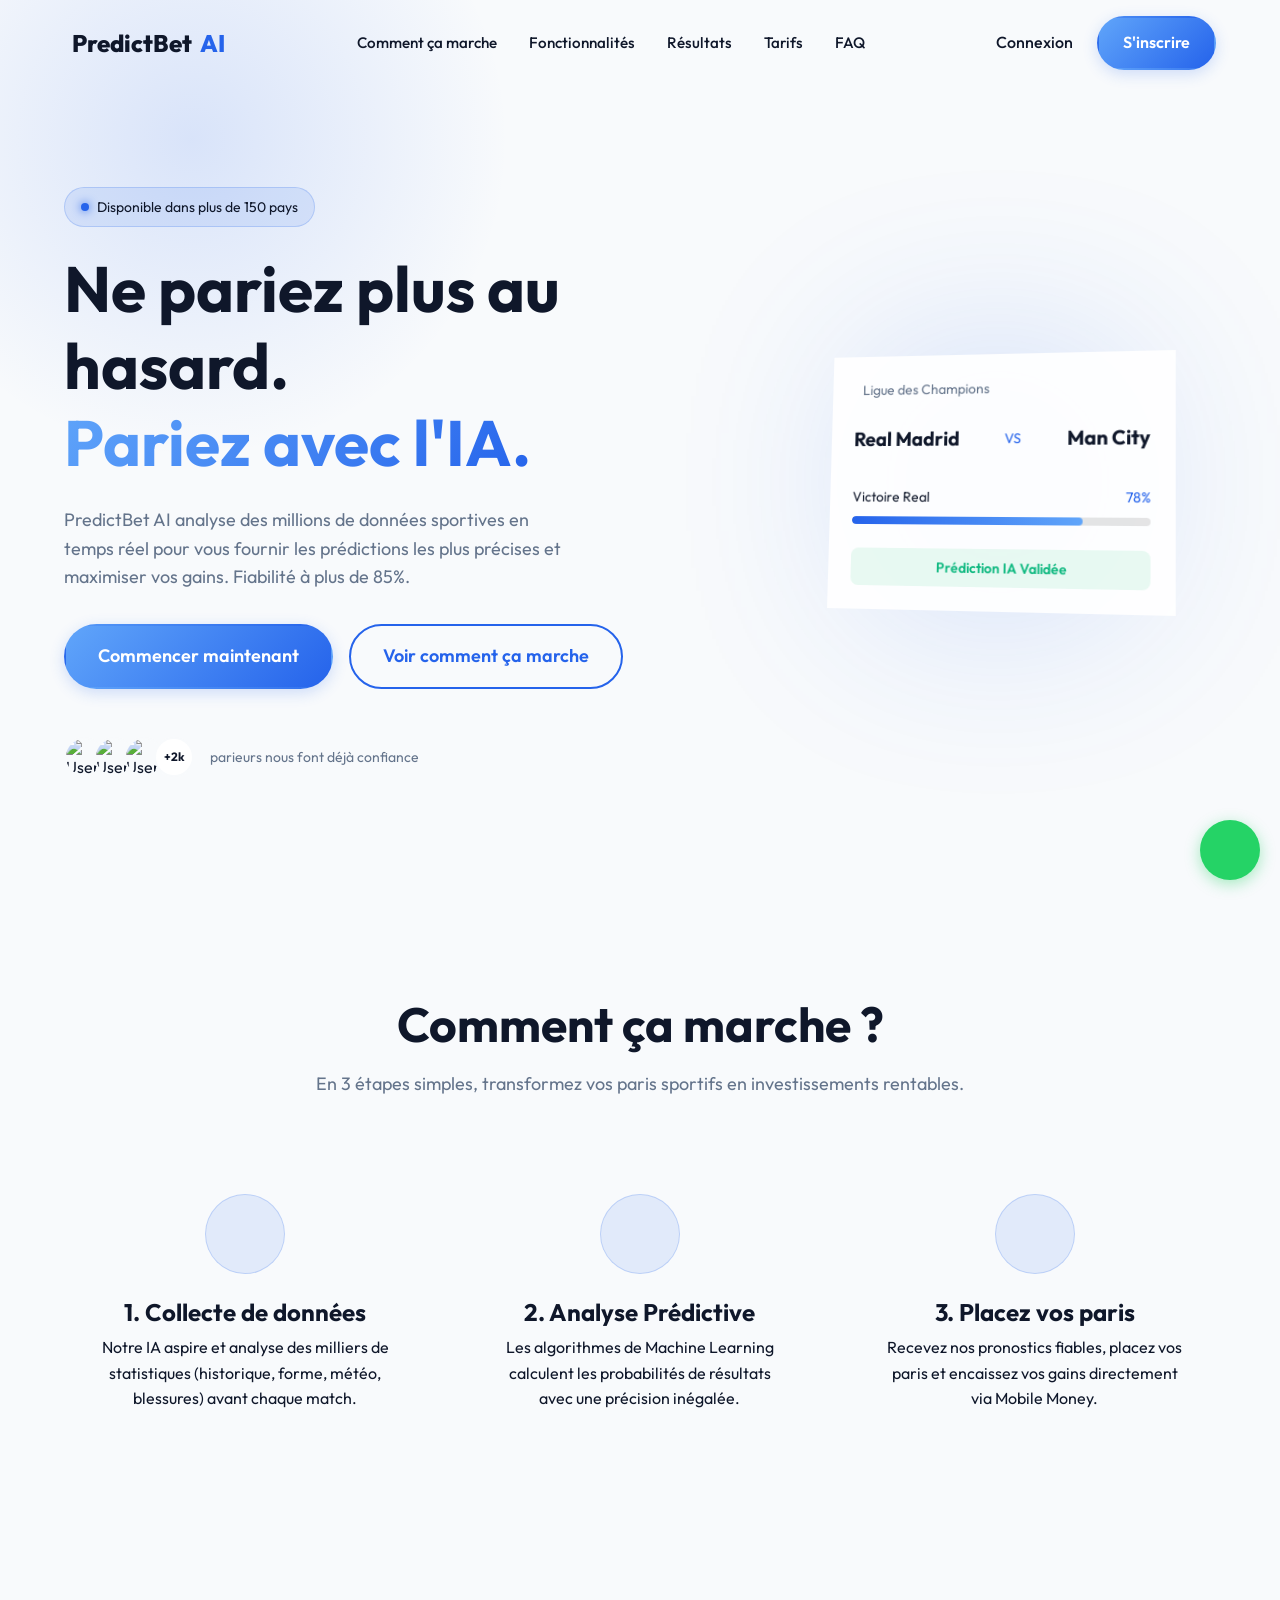
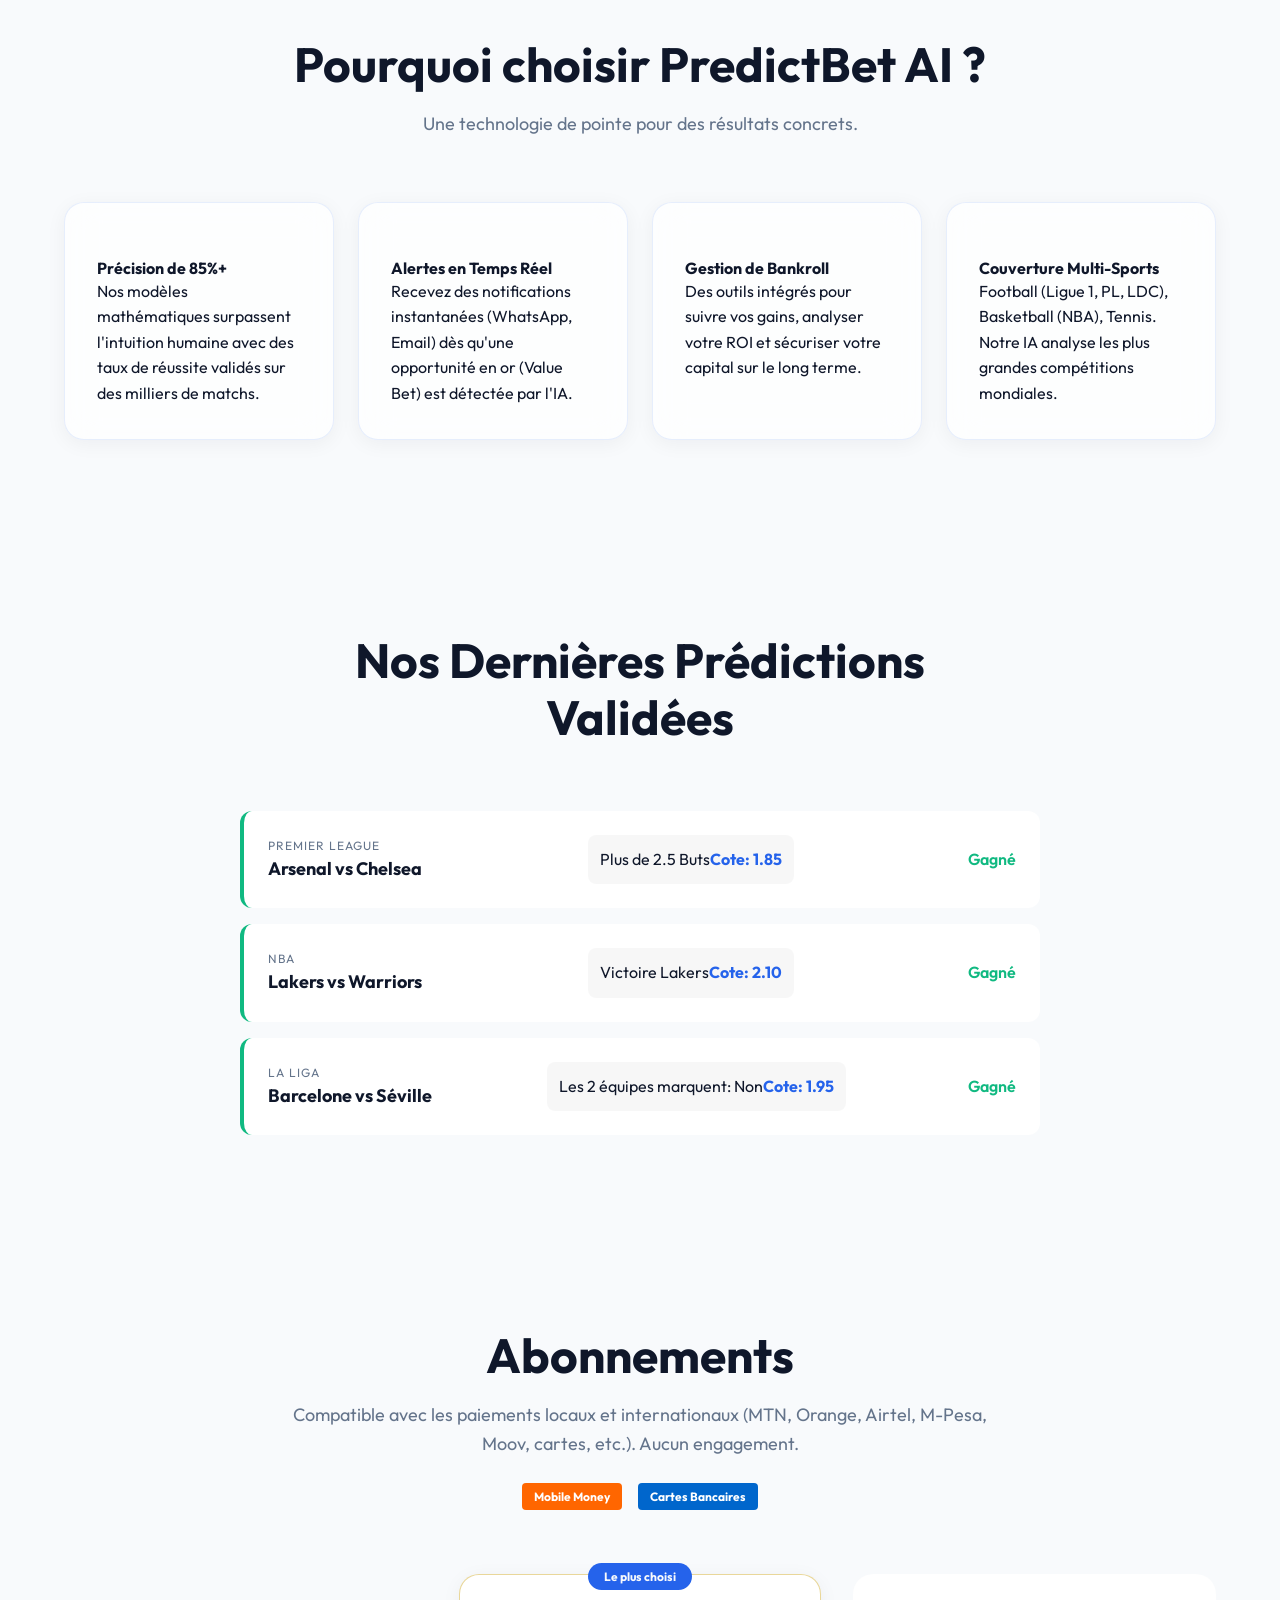
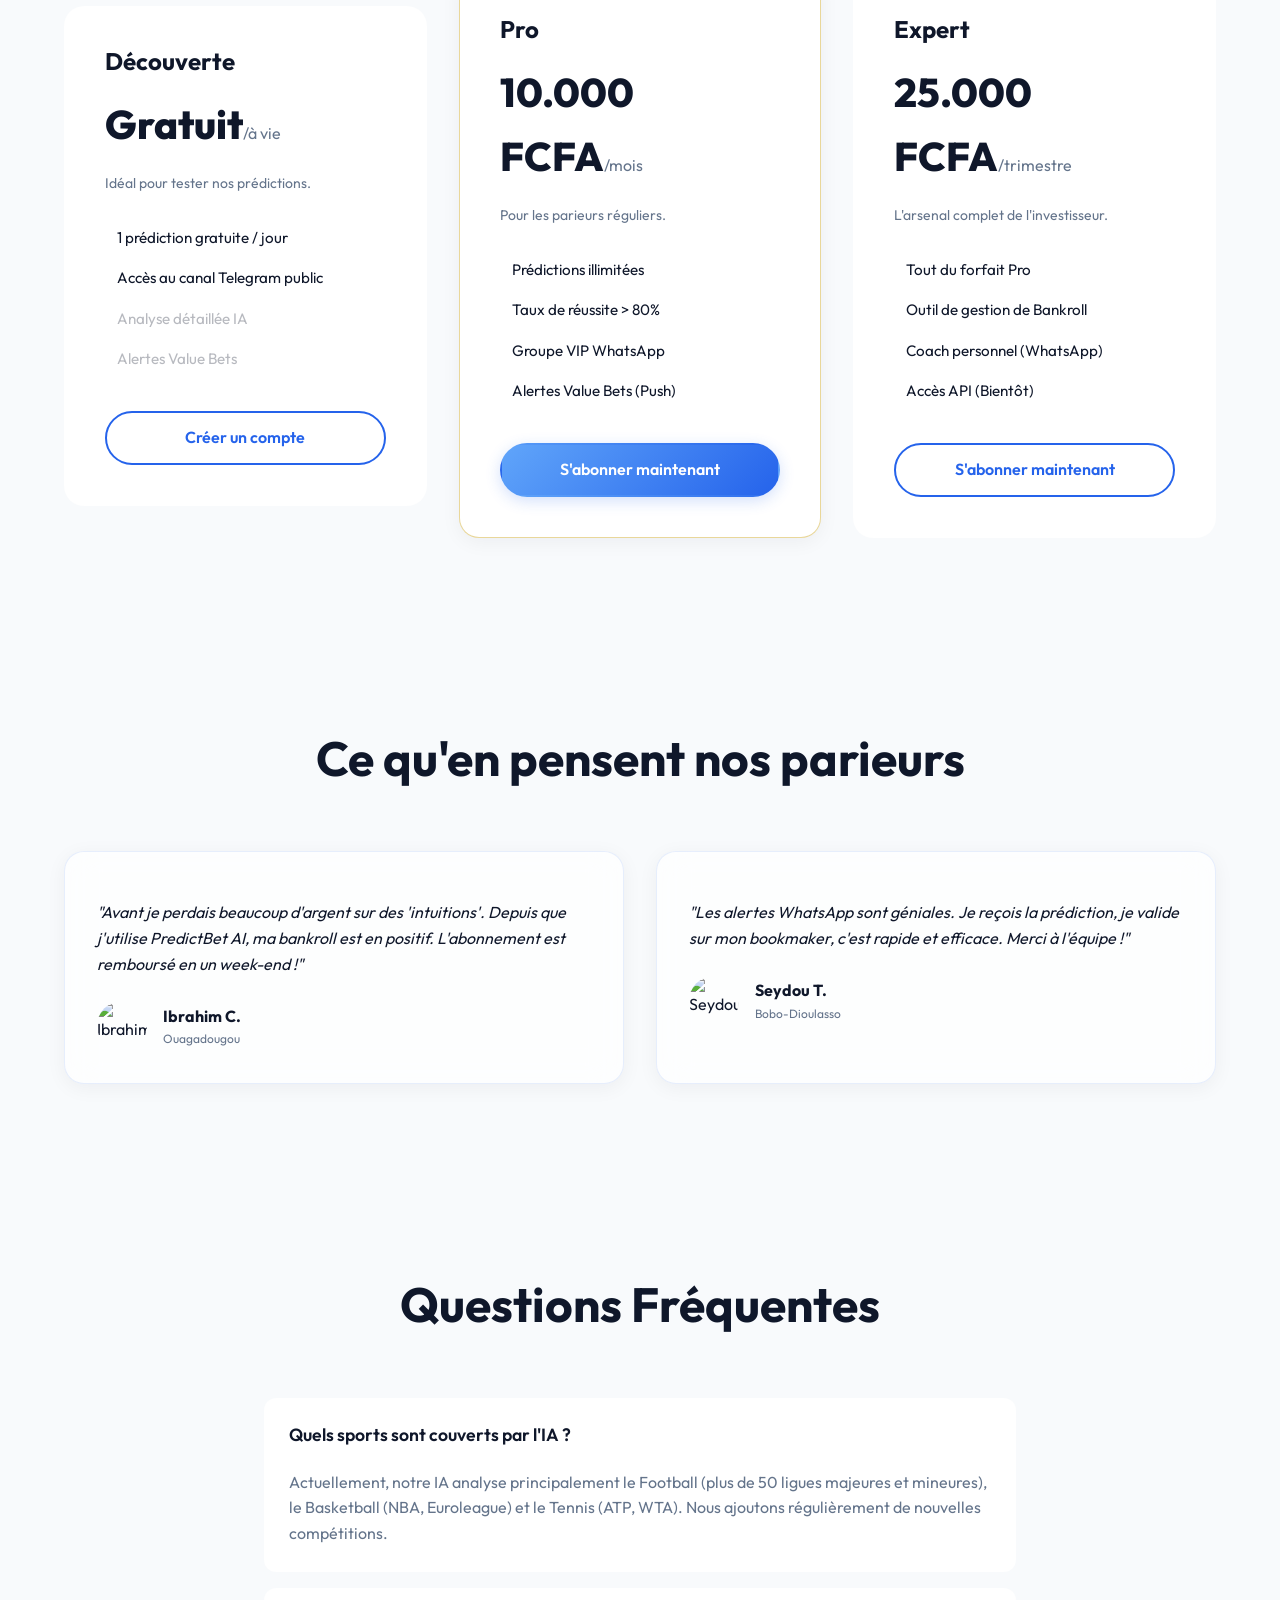
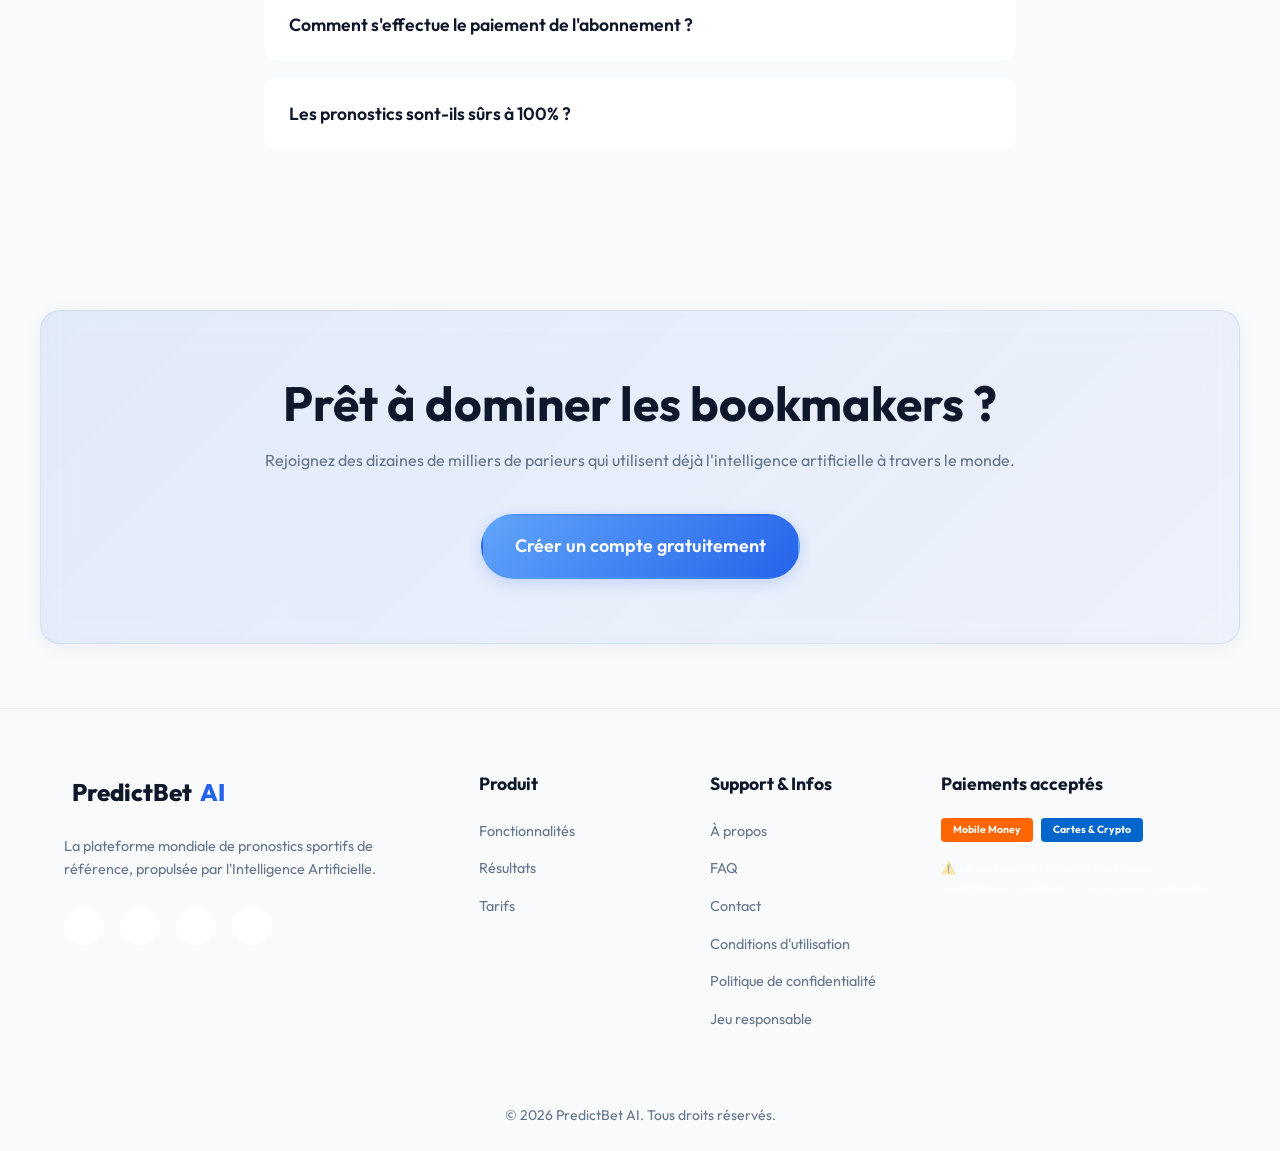
==== index.html @ 40d0d136 "Add files via upload" ====
<!DOCTYPE html>
<html lang="fr">
<head>
    <meta charset="UTF-8">
    <meta name="viewport" content="width=device-width, initial-scale=1.0">
    <title>PredictBet AI - L'IA au service de vos pronostics sportifs</title>
    <meta name="description" content="La plateforme mondiale de prédictions sportives optimisée par l'intelligence artificielle. Maximisez vos gains où que vous soyez.">
    
    <!-- Google Fonts: Outfit -->
    <link rel="preconnect" href="https://fonts.googleapis.com">
    <link rel="preconnect" href="https://fonts.gstatic.com" crossorigin>
    <link href="https://fonts.googleapis.com/css2?family=Outfit:wght@300;400;500;600;700;800&display=swap" rel="stylesheet">
    
    <!-- Phosphor Icons -->
    <script src="https://unpkg.com/@phosphor-icons/web"></script>
    
    <!-- Supabase JS -->
    <script src="https://cdn.jsdelivr.net/npm/@supabase/supabase-js@2"></script>
    
    <!-- CSS -->
    <link rel="stylesheet" href="style.css">
</head>
<body>
    <!-- HEADER -->
    <header class="navbar">
        <div class="container nav-container">
            <a href="#" class="logo">
                <i class="ph-fill ph-trend-up"></i>
                PredictBet <span>AI</span>
            </a>
            <nav class="nav-menu">
                <a href="#comment-ca-marche" class="nav-link">Comment ça marche</a>
                <a href="#fonctionnalites" class="nav-link">Fonctionnalités</a>
                <a href="#resultats" class="nav-link">Résultats</a>
                <a href="#tarifs" class="nav-link">Tarifs</a>
                <a href="#faq" class="nav-link">FAQ</a>
            </nav>
            <div class="nav-actions">
                <a href="#" data-modal="login" class="btn-text">Connexion</a>
                <a href="#" data-modal="signup" class="btn btn-primary">S'inscrire</a>
            </div>
            <button class="menu-toggle" aria-label="Menu">
                <i class="ph ph-list"></i>
            </button>
        </div>
    </header>

    <main>
        <!-- HERO SECTION -->
        <section class="hero" id="home">
            <div class="container hero-container">
                <div class="hero-content">
                    <div class="badge-new">
                        <span class="badge-dot"></span>
                        Disponible dans plus de 150 pays
                    </div>
                    <h1>Ne pariez plus au hasard. <br><span class="text-gradient">Pariez avec l'IA.</span></h1>
                    <p class="hero-subtitle">PredictBet AI analyse des millions de données sportives en temps réel pour vous fournir les prédictions les plus précises et maximiser vos gains. Fiabilité à plus de 85%.</p>
                    <div class="hero-cta-group">
                        <a href="#tarifs" class="btn btn-primary btn-lg">Commencer maintenant</a>
                        <a href="#comment-ca-marche" class="btn btn-outline btn-lg">Voir comment ça marche</a>
                    </div>
                    <div class="trust-indicators">
                        <div class="avatars">
                            <img src="https://i.pravatar.cc/100?img=11" alt="User" class="avatar">
                            <img src="https://i.pravatar.cc/100?img=12" alt="User" class="avatar">
                            <img src="https://i.pravatar.cc/100?img=33" alt="User" class="avatar">
                            <div class="avatar-more">+2k</div>
                        </div>
                        <span class="trust-text">parieurs nous font déjà confiance</span>
                    </div>
                </div>
                <div class="hero-visual">
                    <div class="glass-card mockup-card">
                        <div class="mockup-header">
                            <i class="ph-fill ph-soccer-ball"></i> Ligue des Champions
                        </div>
                        <div class="mockup-match">
                            <div class="team">Real Madrid</div>
                            <div class="vs">VS</div>
                            <div class="team">Man City</div>
                        </div>
                        <div class="prediction-bar">
                            <div class="pred-label">
                                <span>Victoire Real</span>
                                <span class="text-gold">78%</span>
                            </div>
                            <div class="progress-track">
                                <div class="progress-fill" style="width: 78%"></div>
                            </div>
                        </div>
                        <div class="mockup-badge">
                            <i class="ph-fill ph-check-circle"></i> Prédiction IA Validée
                        </div>
                    </div>
                    <div class="glow-orb"></div>
                </div>
            </div>
        </section>

        <!-- COMMENT CA MARCHE -->
        <section class="how-it-works" id="comment-ca-marche">
            <div class="container">
                <div class="section-header">
                    <h2>Comment ça marche ?</h2>
                    <p>En 3 étapes simples, transformez vos paris sportifs en investissements rentables.</p>
                </div>
                <div class="steps-grid">
                    <div class="step-card">
                        <div class="step-icon"><i class="ph ph-database"></i></div>
                        <h3>1. Collecte de données</h3>
                        <p>Notre IA aspire et analyse des milliers de statistiques (historique, forme, météo, blessures) avant chaque match.</p>
                    </div>
                    <div class="step-card">
                        <div class="step-icon"><i class="ph ph-cpu"></i></div>
                        <h3>2. Analyse Prédictive</h3>
                        <p>Les algorithmes de Machine Learning calculent les probabilités de résultats avec une précision inégalée.</p>
                    </div>
                    <div class="step-card">
                        <div class="step-icon"><i class="ph ph-money"></i></div>
                        <h3>3. Placez vos paris</h3>
                        <p>Recevez nos pronostics fiables, placez vos paris et encaissez vos gains directement via Mobile Money.</p>
                    </div>
                </div>
            </div>
        </section>

        <!-- FONCTIONNALITES -->
        <section class="features" id="fonctionnalites">
            <div class="container">
                <div class="section-header">
                    <h2>Pourquoi choisir PredictBet AI ?</h2>
                    <p>Une technologie de pointe pour des résultats concrets.</p>
                </div>
                <div class="features-grid">
                    <div class="feature-card glass-panel">
                        <div class="feat-icon"><i class="ph ph-target"></i></div>
                        <h4>Précision de 85%+</h4>
                        <p>Nos modèles mathématiques surpassent l'intuition humaine avec des taux de réussite validés sur des milliers de matchs.</p>
                    </div>
                    <div class="feature-card glass-panel">
                        <div class="feat-icon"><i class="ph ph-bell-ringing"></i></div>
                        <h4>Alertes en Temps Réel</h4>
                        <p>Recevez des notifications instantanées (WhatsApp, Email) dès qu'une opportunité en or (Value Bet) est détectée par l'IA.</p>
                    </div>
                    <div class="feature-card glass-panel">
                        <div class="feat-icon"><i class="ph ph-chart-line-up"></i></div>
                        <h4>Gestion de Bankroll</h4>
                        <p>Des outils intégrés pour suivre vos gains, analyser votre ROI et sécuriser votre capital sur le long terme.</p>
                    </div>
                    <div class="feature-card glass-panel">
                        <div class="feat-icon"><i class="ph ph-globe-hemisphere-east"></i></div>
                        <h4>Couverture Multi-Sports</h4>
                        <p>Football (Ligue 1, PL, LDC), Basketball (NBA), Tennis. Notre IA analyse les plus grandes compétitions mondiales.</p>
                    </div>
                </div>
            </div>
        </section>

        <!-- RESULTATS RECENTS -->
        <section class="results" id="resultats">
            <div class="container">
                <div class="section-header">
                    <h2>Nos Dernières Prédictions Validées</h2>
                </div>
                <div class="results-list">
                    <div class="result-item">
                        <div class="match-info">
                            <span class="league">Premier League</span>
                            <span class="teams">Arsenal vs Chelsea</span>
                        </div>
                        <div class="pred-detail">
                            <span class="pred-type">Plus de 2.5 Buts</span>
                            <span class="odds">Cote: 1.85</span>
                        </div>
                        <div class="status success"><i class="ph-fill ph-check-circle"></i> Gagné</div>
                    </div>
                    <div class="result-item">
                        <div class="match-info">
                            <span class="league">NBA</span>
                            <span class="teams">Lakers vs Warriors</span>
                        </div>
                        <div class="pred-detail">
                            <span class="pred-type">Victoire Lakers</span>
                            <span class="odds">Cote: 2.10</span>
                        </div>
                        <div class="status success"><i class="ph-fill ph-check-circle"></i> Gagné</div>
                    </div>
                    <div class="result-item">
                        <div class="match-info">
                            <span class="league">La Liga</span>
                            <span class="teams">Barcelone vs Séville</span>
                        </div>
                        <div class="pred-detail">
                            <span class="pred-type">Les 2 équipes marquent: Non</span>
                            <span class="odds">Cote: 1.95</span>
                        </div>
                        <div class="status success"><i class="ph-fill ph-check-circle"></i> Gagné</div>
                    </div>
                </div>
            </div>
        </section>

        <!-- TARIFS -->
        <section class="pricing" id="tarifs">
            <div class="container">
                <div class="section-header">
                    <h2>Abonnements</h2>
                    <p>Compatible avec les paiements locaux et internationaux (MTN, Orange, Airtel, M-Pesa, Moov, cartes, etc.). Aucun engagement.</p>
                    <div class="payment-methods">
                        <span class="momo-badge orange-money">Mobile Money</span>
                        <span class="momo-badge moov-africa">Cartes Bancaires</span>
                    </div>
                </div>
                <div class="pricing-grid">
                    <!-- Basic -->
                    <div class="price-card">
                        <h3>Découverte</h3>
                        <div class="price">Gratuit<span>/à vie</span></div>
                        <p class="price-desc">Idéal pour tester nos prédictions.</p>
                        <ul class="features-list">
                            <li><i class="ph ph-check"></i> 1 prédiction gratuite / jour</li>
                            <li><i class="ph ph-check"></i> Accès au canal Telegram public</li>
                            <li class="disabled"><i class="ph ph-x"></i> Analyse détaillée IA</li>
                            <li class="disabled"><i class="ph ph-x"></i> Alertes Value Bets</li>
                        </ul>
                        <a href="#" data-modal="signup" class="btn btn-outline w-100">Créer un compte</a>
                    </div>
                    <!-- Premium (Popular) -->
                    <div class="price-card popular glass-panel">
                        <div class="popular-badge">Le plus choisi</div>
                        <h3>Pro</h3>
                        <div class="price">10.000 FCFA<span>/mois</span></div>
                        <p class="price-desc">Pour les parieurs réguliers.</p>
                        <ul class="features-list">
                            <li><i class="ph-fill ph-check-circle text-gold"></i> Prédictions illimitées</li>
                            <li><i class="ph-fill ph-check-circle text-gold"></i> Taux de réussite > 80%</li>
                            <li><i class="ph-fill ph-check-circle text-gold"></i> Groupe VIP WhatsApp</li>
                            <li><i class="ph-fill ph-check-circle text-gold"></i> Alertes Value Bets (Push)</li>
                        </ul>
                        <a href="#" data-modal="signup" class="btn btn-primary w-100">S'abonner maintenant</a>
                    </div>
                    <!-- VIP -->
                    <div class="price-card">
                        <h3>Expert</h3>
                        <div class="price">25.000 FCFA<span>/trimestre</span></div>
                        <p class="price-desc">L'arsenal complet de l'investisseur.</p>
                        <ul class="features-list">
                            <li><i class="ph ph-check"></i> Tout du forfait Pro</li>
                            <li><i class="ph ph-check"></i> Outil de gestion de Bankroll</li>
                            <li><i class="ph ph-check"></i> Coach personnel (WhatsApp)</li>
                            <li><i class="ph ph-check"></i> Accès API (Bientôt)</li>
                        </ul>
                        <a href="#" data-modal="signup" class="btn btn-outline w-100">S'abonner maintenant</a>
                    </div>
                </div>
            </div>
        </section>

        <!-- TEMOIGNAGES -->
        <section class="testimonials" id="temoignages">
            <div class="container">
                <div class="section-header">
                    <h2>Ce qu'en pensent nos parieurs</h2>
                </div>
                <div class="testimonials-grid">
                    <div class="testimonial-card glass-panel">
                        <div class="rating">
                            <i class="ph-fill ph-star"></i><i class="ph-fill ph-star"></i><i class="ph-fill ph-star"></i><i class="ph-fill ph-star"></i><i class="ph-fill ph-star"></i>
                        </div>
                        <p>"Avant je perdais beaucoup d'argent sur des 'intuitions'. Depuis que j'utilise PredictBet AI, ma bankroll est en positif. L'abonnement est remboursé en un week-end !"</p>
                        <div class="author">
                            <img src="https://i.pravatar.cc/100?img=52" alt="Ibrahim C.">
                            <div>
                                <strong>Ibrahim C.</strong>
                                <span>Ouagadougou</span>
                            </div>
                        </div>
                    </div>
                    <div class="testimonial-card glass-panel">
                        <div class="rating">
                            <i class="ph-fill ph-star"></i><i class="ph-fill ph-star"></i><i class="ph-fill ph-star"></i><i class="ph-fill ph-star"></i><i class="ph-fill ph-star-half"></i>
                        </div>
                        <p>"Les alertes WhatsApp sont géniales. Je reçois la prédiction, je valide sur mon bookmaker, c'est rapide et efficace. Merci à l'équipe !"</p>
                        <div class="author">
                            <img src="https://i.pravatar.cc/100?img=47" alt="Seydou T.">
                            <div>
                                <strong>Seydou T.</strong>
                                <span>Bobo-Dioulasso</span>
                            </div>
                        </div>
                    </div>
                </div>
            </div>
        </section>

        <!-- FAQ -->
        <section class="faq" id="faq">
            <div class="container faq-container">
                <div class="section-header">
                    <h2>Questions Fréquentes</h2>
                </div>
                <div class="faq-list">
                    <div class="faq-item active">
                        <button class="faq-question">Quels sports sont couverts par l'IA ? <i class="ph ph-caret-down"></i></button>
                        <div class="faq-answer">
                            <p>Actuellement, notre IA analyse principalement le Football (plus de 50 ligues majeures et mineures), le Basketball (NBA, Euroleague) et le Tennis (ATP, WTA). Nous ajoutons régulièrement de nouvelles compétitions.</p>
                        </div>
                    </div>
                    <div class="faq-item">
                        <button class="faq-question">Comment s'effectue le paiement de l'abonnement ? <i class="ph ph-caret-down"></i></button>
                        <div class="faq-answer">
                            <p>Nous acceptons les paiements locaux sécurisés via Orange Money et Moov Africa. Une fois le paiement validé, votre compte est activé instantanément.</p>
                        </div>
                    </div>
                    <div class="faq-item">
                        <button class="faq-question">Les pronostics sont-ils sûrs à 100% ? <i class="ph ph-caret-down"></i></button>
                        <div class="faq-answer">
                            <p>Aucun pronostic sportif n'est sûr à 100%. Cependant, notre IA a un taux de réussite historique certifié de 85% sur les paris Value, ce qui permet de générer des bénéfices sur le long terme avec une bonne gestion de bankroll.</p>
                        </div>
                    </div>
                </div>
            </div>
        </section>

        <!-- CTA FINAL -->
        <section class="cta-section">
            <div class="container cta-container glass-panel">
                <h2>Prêt à dominer les bookmakers ?</h2>
                <p>Rejoignez des dizaines de milliers de parieurs qui utilisent déjà l'intelligence artificielle à travers le monde.</p>
                <a href="#" data-modal="signup" class="btn btn-primary btn-lg">Créer un compte gratuitement</a>
            </div>
        </section>
    </main>

    <!-- FOOTER -->
    <footer class="footer">
        <div class="container">
            <div class="footer-grid">
                <div class="footer-brand">
                    <a href="#" class="logo">
                        <i class="ph-fill ph-trend-up"></i>
                        PredictBet <span>AI</span>
                    </a>
                    <p>La plateforme mondiale de pronostics sportifs de référence, propulsée par l'Intelligence Artificielle.</p>
                    <div class="social-links">
                        <a href="#"><i class="ph-fill ph-facebook-logo"></i></a>
                        <a href="#"><i class="ph-fill ph-twitter-logo"></i></a>
                        <a href="#"><i class="ph-fill ph-instagram-logo"></i></a>
                        <a href="#"><i class="ph-fill ph-telegram-logo"></i></a>
                    </div>
                </div>
                <div class="footer-links">
                    <h3>Produit</h3>
                    <ul>
                        <li><a href="#fonctionnalites">Fonctionnalités</a></li>
                        <li><a href="#resultats">Résultats</a></li>
                        <li><a href="#tarifs">Tarifs</a></li>
                    </ul>
                </div>
                <div class="footer-links">
                    <h3>Support & Infos</h3>
                    <ul>
                        <li><a href="about.html">À propos</a></li>
                        <li><a href="faq.html">FAQ</a></li>
                        <li><a href="contact.html">Contact</a></li>
                        <li><a href="terms.html">Conditions d'utilisation</a></li>
                        <li><a href="privacy.html">Politique de confidentialité</a></li>
                        <li><a href="responsible-gaming.html">Jeu responsable</a></li>
                    </ul>
                </div>
                <div class="footer-contact">
                    <h3>Paiements acceptés</h3>
                    <div class="payment-icons">
                        <span class="momo-badge small orange-money">Mobile Money</span>
                        <span class="momo-badge small moov-africa">Cartes & Crypto</span>
                    </div>
                    <p class="warning-text">⚠️ Le pari sportif comporte des risques (endettement, isolement...). Jouez avec modération.</p>
                </div>
            </div>
            <div class="footer-bottom">
                <p>&copy; 2026 PredictBet AI. Tous droits réservés.</p>
            </div>
        </div>
    </footer>

    <!-- WhatsApp Floating Button -->
    <a href="https://wa.me/22600000000" class="whatsapp-float" target="_blank" aria-label="Contactez-nous sur WhatsApp">
        <i class="ph-fill ph-whatsapp-logo"></i>
    </a>

    <!-- MODALS (Auth) -->
    <div id="modal-login" class="modal-overlay">
        <div class="modal-content glass-panel">
            <button class="modal-close"><i class="ph ph-x"></i></button>
            <h2>Connexion</h2>
            
            <div class="auth-social">
                <button class="btn btn-outline btn-social w-100" id="btn-google-login">
                    <i class="ph-fill ph-google-logo"></i> Continuer avec Google
                </button>
                <button class="btn btn-outline btn-social w-100" id="btn-facebook-login">
                    <i class="ph-fill ph-facebook-logo"></i> Continuer avec Facebook
                </button>
            </div>
            
            <div class="auth-separator"><span>OU</span></div>
            
            <div class="auth-tabs">
                <button class="auth-tab active" data-tab="login-email-tab">Email</button>
                <button class="auth-tab" data-tab="login-phone-tab">Téléphone</button>
            </div>

            <!-- TAB: EMAIL -->
            <div id="login-email-tab" class="auth-tab-content active">
                <form id="form-login">
                    <div class="form-group">
                        <label>Email</label>
                        <input type="email" id="login-email" required placeholder="votre@email.com">
                    </div>
                    <div class="form-group">
                        <label>Mot de passe</label>
                        <div class="password-input-group">
                            <input type="password" id="login-password" required placeholder="••••••••">
                            <button type="button" class="toggle-password"><i class="ph ph-eye"></i></button>
                        </div>
                    </div>
                    <div class="form-error" id="login-error"></div>
                    <button type="submit" class="btn btn-primary w-100">Se connecter</button>
                </form>
            </div>

            <!-- TAB: PHONE (OTP) -->
            <div id="login-phone-tab" class="auth-tab-content">
                <form id="form-login-phone">
                    <div class="form-group">
                        <label>Numéro de téléphone</label>
                        <div class="phone-input-group">
                            <input type="text" id="login-phone-code" class="phone-code" value="+226" required>
                            <input type="tel" id="login-phone-number" class="phone-number" required placeholder="Numéro">
                        </div>
                    </div>
                    <div class="form-error" id="login-phone-error"></div>
                    <button type="submit" class="btn btn-primary w-100">Envoyer le code</button>
                </form>
                
                <form id="form-login-otp" style="display: none;">
                    <div class="form-group">
                        <label>Code de vérification (OTP)</label>
                        <input type="text" id="login-otp-code" required placeholder="123456">
                    </div>
                    <div class="form-error" id="login-otp-error"></div>
                    <button type="submit" class="btn btn-primary w-100">Vérifier et se connecter</button>
                </form>
            </div>

            <p class="modal-footer">Pas encore de compte ? <a href="#" data-modal="signup" class="text-gold switch-modal">S'inscrire</a></p>
        </div>
    </div>

    <div id="modal-signup" class="modal-overlay">
        <div class="modal-content glass-panel">
            <button class="modal-close"><i class="ph ph-x"></i></button>
            <h2>Créer un compte</h2>
            
            <div class="auth-social">
                <button class="btn btn-outline btn-social w-100" id="btn-google-signup">
                    <i class="ph-fill ph-google-logo"></i> Continuer avec Google
                </button>
                <button class="btn btn-outline btn-social w-100" id="btn-facebook-signup">
                    <i class="ph-fill ph-facebook-logo"></i> Continuer avec Facebook
                </button>
            </div>
            
            <div class="auth-separator"><span>OU</span></div>
            
            <div class="auth-tabs">
                <button class="auth-tab active" data-tab="signup-email-tab">Email</button>
                <button class="auth-tab" data-tab="signup-phone-tab">Téléphone</button>
            </div>

            <!-- TAB: EMAIL -->
            <div id="signup-email-tab" class="auth-tab-content active">
                <form id="form-signup">
                    <div class="form-row">
                        <div class="form-group">
                            <label>Prénom</label>
                            <input type="text" id="signup-firstname" required placeholder="John">
                        </div>
                        <div class="form-group">
                            <label>Nom</label>
                            <input type="text" id="signup-lastname" required placeholder="Doe">
                        </div>
                    </div>
                    
                    <div class="form-group">
                        <label>Email</label>
                        <input type="email" id="signup-email" required placeholder="votre@email.com">
                    </div>
                    
                    <div class="form-group">
                        <label>Mot de passe</label>
                        <div class="password-input-group">
                            <input type="password" id="signup-password" required placeholder="••••••••">
                            <button type="button" class="toggle-password"><i class="ph ph-eye"></i></button>
                        </div>
                    </div>
                    
                    <div class="form-group">
                        <label>Confirmer le mot de passe</label>
                        <div class="password-input-group">
                            <input type="password" id="signup-password-confirm" required placeholder="••••••••">
                            <button type="button" class="toggle-password"><i class="ph ph-eye"></i></button>
                        </div>
                    </div>
                    
                    <div class="form-group checkbox-group">
                        <input type="checkbox" id="signup-terms" required>
                        <label for="signup-terms">J'accepte les <a href="terms.html">Conditions d'utilisation</a> et la <a href="privacy.html">Politique de confidentialité</a>.</label>
                    </div>
                    <div class="form-error" id="signup-error"></div>
                    <div class="form-success" id="signup-success"></div>
                    <button type="submit" class="btn btn-primary w-100">S'inscrire</button>
                </form>
            </div>

            <!-- TAB: PHONE (OTP) -->
            <div id="signup-phone-tab" class="auth-tab-content">
                <form id="form-signup-phone">
                    <div class="form-row">
                        <div class="form-group">
                            <label>Prénom</label>
                            <input type="text" id="signup-phone-firstname" required placeholder="John">
                        </div>
                        <div class="form-group">
                            <label>Nom</label>
                            <input type="text" id="signup-phone-lastname" required placeholder="Doe">
                        </div>
                    </div>
                    
                    <div class="form-group">
                        <label>WhatsApp</label>
                        <div class="phone-input-group">
                            <input type="text" id="signup-phone-code" class="phone-code" value="+226" required>
                            <input type="tel" id="signup-phone-number" class="phone-number" required placeholder="Numéro">
                        </div>
                    </div>
                    
                    <div class="form-group checkbox-group">
                        <input type="checkbox" id="signup-phone-terms" required>
                        <label for="signup-phone-terms">J'accepte les <a href="terms.html">Conditions d'utilisation</a> et la <a href="privacy.html">Politique de confidentialité</a>.</label>
                    </div>
                    
                    <div class="form-error" id="signup-phone-error"></div>
                    <div class="form-success" id="signup-phone-success"></div>
                    <button type="submit" class="btn btn-primary w-100">Envoyer le code</button>
                </form>
                
                <form id="form-signup-otp" style="display: none;">
                    <div class="form-group">
                        <label>Code de vérification (OTP)</label>
                        <input type="text" id="signup-otp-code" required placeholder="123456">
                    </div>
                    <div class="form-error" id="signup-otp-error"></div>
                    <button type="submit" class="btn btn-primary w-100">Vérifier et créer le compte</button>
                </form>
            </div>

            <p class="modal-footer">Déjà un compte ? <a href="#" data-modal="login" class="text-gold switch-modal">Se connecter</a></p>
        </div>
    </div>

    <!-- Scripts -->
    <script src="main.js"></script>
    <script src="auth.js"></script>
</body>
</html>
---- style.css ----
/* ==========================================================================
   VARIABLES & THEME (Bleu Nuit & Or)
   ========================================================================== */
   :root {
    /* Colors (Modern Blue & White) */
    --c-primary: #2563EB;       /* Blue 600 */
    --c-primary-light: #60A5FA; /* Blue 400 */
    --c-primary-dark: #1D4ED8;  /* Blue 700 */
    
    --c-bg-base: #F8FAFC;       /* Slate 50 */
    --c-bg-surface: #FFFFFF;    /* White */
    --c-bg-elevated: #FFFFFF;   /* White */
    
    --c-text-main: #0F172A;     /* Slate 900 */
    --c-text-muted: #64748B;    /* Slate 500 */
    
    --c-success: #10B981;       /* Emerald 500 */
    --c-danger: #EF4444;        /* Red 500 */
    
    --c-orange-money: #FF6600;
    --c-moov-africa: #0066CC;
    
    /* Typography */
    --font-main: 'Outfit', sans-serif;
    
    /* Effects (Light Theme Glass) */
    --glass-bg: rgba(255, 255, 255, 0.7);
    --glass-border: rgba(37, 99, 235, 0.1);
    --glass-blur: blur(16px);
    
    --shadow-gold: 0 8px 32px rgba(37, 99, 235, 0.2);
    --shadow-soft: 0 4px 20px rgba(15, 23, 42, 0.05);
    
    /* Transitions */
    --transition-fast: 0.2s ease;
    --transition-normal: 0.3s ease;
    --transition-slow: 0.5s cubic-bezier(0.25, 0.46, 0.45, 0.94);
}

/* ==========================================================================
   RESET & BASE
   ========================================================================== */
* {
    margin: 0;
    padding: 0;
    box-sizing: border-box;
}

html {
    scroll-behavior: smooth;
}

body {
    font-family: var(--font-main);
    background-color: var(--c-bg-base);
    color: var(--c-text-main);
    line-height: 1.6;
    overflow-x: hidden;
}

a {
    text-decoration: none;
    color: inherit;
    transition: var(--transition-normal);
}

ul {
    list-style: none;
}

img {
    max-width: 100%;
    height: auto;
}

.container {
    width: 100%;
    max-width: 1200px;
    margin: 0 auto;
    padding: 0 1.5rem;
}

/* ==========================================================================
   TYPOGRAPHY & UTILITIES
   ========================================================================== */
h1, h2, h3, h4 {
    line-height: 1.2;
    font-weight: 700;
}

h1 {
    font-size: clamp(2.5rem, 5vw, 4rem);
    margin-bottom: 1.5rem;
}

h2 {
    font-size: clamp(2rem, 4vw, 3rem);
    margin-bottom: 1rem;
}

h3 {
    font-size: 1.5rem;
    margin-bottom: 0.5rem;
}

.text-gradient {
    background: linear-gradient(135deg, var(--c-primary-light), var(--c-primary));
    -webkit-background-clip: text;
    -webkit-text-fill-color: transparent;
    background-clip: text;
}

.text-gold {
    color: var(--c-primary);
}

.section-header {
    text-align: center;
    max-width: 700px;
    margin: 0 auto 4rem;
}

.section-header p {
    color: var(--c-text-muted);
    font-size: 1.125rem;
}

section {
    padding: 6rem 0;
}

/* ==========================================================================
   BUTTONS
   ========================================================================== */
.btn {
    display: inline-flex;
    align-items: center;
    justify-content: center;
    padding: 0.75rem 1.5rem;
    border-radius: 50px;
    font-weight: 600;
    cursor: pointer;
    transition: var(--transition-normal);
    border: 2px solid transparent;
}

.btn-lg {
    padding: 1rem 2rem;
    font-size: 1.125rem;
}

.btn-primary {
    background: linear-gradient(135deg, var(--c-primary-light), var(--c-primary));
    color: #FFFFFF;
    box-shadow: 0 4px 15px rgba(37, 99, 235, 0.2);
}

.btn-primary:hover {
    transform: translateY(-2px);
    box-shadow: 0 6px 20px rgba(37, 99, 235, 0.3);
    background: linear-gradient(135deg, var(--c-primary), var(--c-primary-dark));
}

.btn-outline {
    background: transparent;
    border-color: var(--c-primary);
    color: var(--c-primary);
}

.btn-outline:hover {
    background: rgba(212, 175, 55, 0.1);
    transform: translateY(-2px);
}

.btn-text {
    color: var(--c-text-main);
    font-weight: 500;
}

.btn-text:hover {
    color: var(--c-primary);
}

.w-100 {
    width: 100%;
}

/* ==========================================================================
   GLASSMORPHISM
   ========================================================================== */
.glass-panel {
    background: var(--glass-bg);
    backdrop-filter: var(--glass-blur);
    -webkit-backdrop-filter: var(--glass-blur);
    border: 1px solid var(--glass-border);
    border-radius: 20px;
    box-shadow: var(--shadow-soft);
}

/* ==========================================================================
   HEADER / NAVBAR
   ========================================================================== */
.navbar {
    position: fixed;
    top: 0;
    left: 0;
    width: 100%;
    padding: 1rem 0;
    z-index: 1000;
    transition: var(--transition-normal);
}

.navbar.scrolled {
    background: rgba(255, 255, 255, 0.9);
    backdrop-filter: blur(10px);
    border-bottom: 1px solid rgba(0, 0, 0, 0.05);
    padding: 0.75rem 0;
}

.nav-container {
    display: flex;
    justify-content: space-between;
    align-items: center;
}

.logo {
    font-size: 1.5rem;
    font-weight: 800;
    display: flex;
    align-items: center;
    gap: 0.5rem;
}

.logo i {
    color: var(--c-primary);
    font-size: 1.8rem;
}

.logo span {
    color: var(--c-primary);
}

.nav-menu {
    display: none; /* Mobile first */
}

.nav-actions {
    display: none; /* Mobile first */
}

.menu-toggle {
    background: none;
    border: none;
    color: var(--c-text-main);
    font-size: 2rem;
    cursor: pointer;
}

/* Mobile Menu Active State */
.nav-menu.active {
    display: flex;
    flex-direction: column;
    position: absolute;
    top: 100%;
    left: 0;
    width: 100%;
    background: var(--c-bg-elevated);
    padding: 2rem;
    box-shadow: var(--shadow-soft);
    gap: 1.5rem;
}

/* ==========================================================================
   HERO SECTION
   ========================================================================== */
.hero {
    position: relative;
    padding-top: 8rem;
    padding-bottom: 4rem;
    min-height: 100vh;
    display: flex;
    align-items: center;
    overflow: hidden;
}

/* Background Gradients */
.hero::before {
    content: '';
    position: absolute;
    top: -20%;
    left: -10%;
    width: 50vw;
    height: 50vw;
    background: radial-gradient(circle, rgba(37, 99, 235, 0.15) 0%, rgba(248, 250, 252, 0) 70%);
    z-index: -1;
}

.hero-container {
    display: grid;
    grid-template-columns: 1fr;
    gap: 4rem;
    align-items: center;
}

.badge-new {
    display: inline-flex;
    align-items: center;
    gap: 0.5rem;
    padding: 0.5rem 1rem;
    background: rgba(37, 99, 235, 0.1);
    border: 1px solid rgba(37, 99, 235, 0.2);
    border-radius: 50px;
    font-size: 0.875rem;
    margin-bottom: 1.5rem;
}

.badge-dot {
    width: 8px;
    height: 8px;
    background: var(--c-primary);
    border-radius: 50%;
    box-shadow: 0 0 10px var(--c-primary);
}

.hero-subtitle {
    font-size: 1.125rem;
    color: var(--c-text-muted);
    margin-bottom: 2rem;
    max-width: 500px;
}

.hero-cta-group {
    display: flex;
    flex-direction: column;
    gap: 1rem;
    margin-bottom: 3rem;
}

.trust-indicators {
    display: flex;
    align-items: center;
    gap: 1rem;
}

.avatars {
    display: flex;
}

.avatar {
    width: 40px;
    height: 40px;
    border-radius: 50%;
    border: 2px solid var(--c-bg-base);
    margin-left: -10px;
}
.avatar:first-child {
    margin-left: 0;
}

.avatar-more {
    width: 40px;
    height: 40px;
    border-radius: 50%;
    background: var(--c-bg-elevated);
    border: 2px solid var(--c-bg-base);
    margin-left: -10px;
    display: flex;
    align-items: center;
    justify-content: center;
    font-size: 0.75rem;
    font-weight: bold;
}

.trust-text {
    font-size: 0.875rem;
    color: var(--c-text-muted);
}

/* Hero Visual Mockup */
.hero-visual {
    position: relative;
    display: flex;
    justify-content: center;
    perspective: 1000px;
}

.mockup-card {
    width: 100%;
    max-width: 350px;
    padding: 1.5rem;
    transform: rotateY(-10deg) rotateX(5deg);
    animation: float 6s ease-in-out infinite;
    z-index: 2;
    background: rgba(255, 255, 255, 0.9);
}

@keyframes float {
    0%, 100% { transform: translateY(0) rotateY(-10deg) rotateX(5deg); }
    50% { transform: translateY(-20px) rotateY(-5deg) rotateX(2deg); }
}

.mockup-header {
    display: flex;
    align-items: center;
    gap: 0.5rem;
    font-size: 0.875rem;
    color: var(--c-text-muted);
    margin-bottom: 1.5rem;
}

.mockup-match {
    display: flex;
    justify-content: space-between;
    align-items: center;
    margin-bottom: 2rem;
}

.mockup-match .team {
    font-size: 1.25rem;
    font-weight: 700;
}

.mockup-match .vs {
    font-size: 0.875rem;
    color: var(--c-primary);
}

.prediction-bar {
    margin-bottom: 1.5rem;
}

.pred-label {
    display: flex;
    justify-content: space-between;
    margin-bottom: 0.5rem;
    font-size: 0.875rem;
}

.progress-track {
    height: 8px;
    background: rgba(0, 0, 0, 0.1);
    border-radius: 4px;
    overflow: hidden;
}

.progress-fill {
    height: 100%;
    background: linear-gradient(90deg, var(--c-primary), var(--c-primary-light));
    border-radius: 4px;
}

.mockup-badge {
    background: rgba(46, 202, 127, 0.1);
    color: var(--c-success);
    padding: 0.5rem;
    border-radius: 8px;
    display: flex;
    align-items: center;
    justify-content: center;
    gap: 0.5rem;
    font-size: 0.875rem;
    font-weight: 600;
}

.glow-orb {
    position: absolute;
    top: 50%;
    left: 50%;
    transform: translate(-50%, -50%);
    width: 250px;
    height: 250px;
    background: var(--c-primary);
    filter: blur(100px);
    opacity: 0.2;
    z-index: 1;
}

/* ==========================================================================
   HOW IT WORKS
   ========================================================================== */
.steps-grid {
    display: grid;
    grid-template-columns: 1fr;
    gap: 2rem;
}

.step-card {
    text-align: center;
    padding: 2rem;
}

.step-icon {
    width: 80px;
    height: 80px;
    background: rgba(37, 99, 235, 0.1);
    border: 1px solid rgba(37, 99, 235, 0.2);
    border-radius: 50%;
    display: flex;
    align-items: center;
    justify-content: center;
    margin: 0 auto 1.5rem;
    font-size: 2.5rem;
    color: var(--c-primary);
    transition: var(--transition-normal);
}

.step-card:hover .step-icon {
    transform: scale(1.1);
    background: var(--c-primary);
    color: var(--c-bg-base);
    box-shadow: var(--shadow-gold);
}

/* ==========================================================================
   FEATURES
   ========================================================================== */
.features-grid {
    display: grid;
    grid-template-columns: 1fr;
    gap: 1.5rem;
}

.feature-card {
    padding: 2rem;
    transition: var(--transition-normal);
}

.feature-card:hover {
    transform: translateY(-5px);
    border-color: rgba(37, 99, 235, 0.4);
}

.feat-icon {
    font-size: 2.5rem;
    color: var(--c-primary);
    margin-bottom: 1.5rem;
}

/* ==========================================================================
   RESULTS
   ========================================================================== */
.results-list {
    display: flex;
    flex-direction: column;
    gap: 1rem;
    max-width: 800px;
    margin: 0 auto;
}

.result-item {
    background: var(--c-bg-elevated);
    border-left: 4px solid var(--c-success);
    padding: 1.5rem;
    border-radius: 12px;
    display: flex;
    flex-direction: column;
    gap: 1rem;
}

.match-info {
    display: flex;
    flex-direction: column;
}

.league {
    font-size: 0.75rem;
    text-transform: uppercase;
    color: var(--c-text-muted);
    letter-spacing: 1px;
}

.teams {
    font-weight: 700;
    font-size: 1.125rem;
}

.pred-detail {
    display: flex;
    justify-content: space-between;
    background: rgba(0, 0, 0, 0.03);
    padding: 0.75rem;
    border-radius: 8px;
}

.odds {
    color: var(--c-primary);
    font-weight: bold;
}

.status.success {
    color: var(--c-success);
    display: flex;
    align-items: center;
    gap: 0.5rem;
    font-weight: 600;
}

/* ==========================================================================
   PRICING
   ========================================================================== */
.payment-methods {
    display: flex;
    justify-content: center;
    gap: 1rem;
    margin-top: 1.5rem;
}

.momo-badge {
    padding: 0.25rem 0.75rem;
    border-radius: 4px;
    font-size: 0.75rem;
    font-weight: bold;
    color: white;
}

.momo-badge.orange-money {
    background-color: var(--c-orange-money);
}

.momo-badge.moov-africa {
    background-color: var(--c-moov-africa);
}

.pricing-grid {
    display: grid;
    grid-template-columns: 1fr;
    gap: 2rem;
    margin-top: 3rem;
}

.price-card {
    background: var(--c-bg-elevated);
    border: 1px solid rgba(255, 255, 255, 0.05);
    border-radius: 20px;
    padding: 2.5rem;
    position: relative;
    transition: var(--transition-normal);
}

.price-card:hover {
    border-color: rgba(212, 175, 55, 0.2);
}

.price-card.popular {
    border-color: rgba(212, 175, 55, 0.5);
    transform: scale(1.02);
}

.popular-badge {
    position: absolute;
    top: -12px;
    left: 50%;
    transform: translateX(-50%);
    background: var(--c-primary);
    color: var(--c-bg-base);
    padding: 0.25rem 1rem;
    border-radius: 20px;
    font-size: 0.75rem;
    font-weight: bold;
}

.price {
    font-size: 2.5rem;
    font-weight: 800;
    margin: 1rem 0;
    color: var(--c-text-main);
}

.price span {
    font-size: 1rem;
    color: var(--c-text-muted);
    font-weight: 400;
}

.price-desc {
    color: var(--c-text-muted);
    margin-bottom: 2rem;
    font-size: 0.875rem;
}

.features-list {
    margin-bottom: 2.5rem;
}

.features-list li {
    display: flex;
    align-items: center;
    gap: 0.75rem;
    margin-bottom: 1rem;
    font-size: 0.95rem;
}

.features-list i {
    color: var(--c-success);
}

.features-list .disabled {
    color: rgba(15, 23, 42, 0.3);
}

.features-list .disabled i {
    color: rgba(15, 23, 42, 0.3);
}

/* ==========================================================================
   TESTIMONIALS
   ========================================================================== */
.testimonials-grid {
    display: grid;
    grid-template-columns: 1fr;
    gap: 2rem;
}

.testimonial-card {
    padding: 2rem;
}

.rating {
    color: var(--c-primary);
    margin-bottom: 1rem;
}

.testimonial-card p {
    font-style: italic;
    margin-bottom: 1.5rem;
    color: var(--c-text-main);
}

.author {
    display: flex;
    align-items: center;
    gap: 1rem;
}

.author img {
    width: 50px;
    height: 50px;
    border-radius: 50%;
}

.author div {
    display: flex;
    flex-direction: column;
}

.author span {
    font-size: 0.75rem;
    color: var(--c-text-muted);
}

/* ==========================================================================
   FAQ
   ========================================================================== */
.faq-container {
    max-width: 800px;
}

.faq-list {
    display: flex;
    flex-direction: column;
    gap: 1rem;
}

.faq-item {
    background: var(--c-bg-elevated);
    border-radius: 12px;
    overflow: hidden;
    border: 1px solid rgba(255, 255, 255, 0.05);
}

.faq-question {
    width: 100%;
    text-align: left;
    padding: 1.5rem;
    background: none;
    border: none;
    color: var(--c-text-main);
    font-size: 1.1rem;
    font-weight: 600;
    cursor: pointer;
    display: flex;
    justify-content: space-between;
    align-items: center;
    font-family: var(--font-main);
}

.faq-question i {
    transition: var(--transition-normal);
}

.faq-answer {
    padding: 0 1.5rem;
    max-height: 0;
    overflow: hidden;
    transition: max-height 0.3s ease-out, padding 0.3s ease;
}

.faq-answer p {
    color: var(--c-text-muted);
    padding-bottom: 1.5rem;
}

.faq-item.active .faq-question i {
    transform: rotate(180deg);
    color: var(--c-primary);
}

.faq-item.active .faq-answer {
    max-height: 200px; /* arbitrary max-height for animation */
}

/* ==========================================================================
   CTA FINAL
   ========================================================================== */
.cta-section {
    padding: 4rem 0;
}

.cta-container {
    text-align: center;
    padding: 4rem 2rem;
    background: linear-gradient(135deg, rgba(37, 99, 235, 0.1), rgba(29, 78, 216, 0.05));
}

.cta-container h2 {
    margin-bottom: 1rem;
}

.cta-container p {
    color: var(--c-text-muted);
    margin-bottom: 2.5rem;
}

/* ==========================================================================
   FOOTER
   ========================================================================== */
.footer {
    background: #F8FAFC;
    padding: 4rem 0 0;
    border-top: 1px solid rgba(0, 0, 0, 0.05);
}

.footer-grid {
    display: grid;
    grid-template-columns: 1fr;
    gap: 3rem;
    margin-bottom: 3rem;
}

.footer-brand p {
    color: var(--c-text-muted);
    margin: 1.5rem 0;
    font-size: 0.9rem;
}

.social-links {
    display: flex;
    gap: 1rem;
}

.social-links a {
    width: 40px;
    height: 40px;
    background: var(--c-bg-elevated);
    border-radius: 50%;
    display: flex;
    align-items: center;
    justify-content: center;
    color: var(--c-text-main);
}

.social-links a:hover {
    background: var(--c-primary);
    color: var(--c-bg-base);
}

.footer-links h3, .footer-contact h3 {
    font-size: 1.1rem;
    margin-bottom: 1.5rem;
}

.footer-links ul {
    display: flex;
    flex-direction: column;
    gap: 0.75rem;
}

.footer-links a {
    color: var(--c-text-muted);
    font-size: 0.9rem;
}

.footer-links a:hover {
    color: var(--c-primary);
}

.payment-icons {
    display: flex;
    gap: 0.5rem;
    margin-bottom: 1rem;
}

.momo-badge.small {
    font-size: 0.65rem;
}

.warning-text {
    font-size: 0.75rem;
    color: rgba(255, 255, 255, 0.4);
}

.footer-bottom {
    text-align: center;
    padding: 1.5rem 0;
    border-top: 1px solid rgba(255, 255, 255, 0.05);
    color: var(--c-text-muted);
    font-size: 0.875rem;
}

/* ==========================================================================
   WHATSAPP FLOATING
   ========================================================================== */
.whatsapp-float {
    position: fixed;
    bottom: 20px;
    right: 20px;
    width: 60px;
    height: 60px;
    background-color: #25D366;
    color: white;
    border-radius: 50px;
    display: flex;
    align-items: center;
    justify-content: center;
    font-size: 2rem;
    box-shadow: 0 4px 15px rgba(37, 211, 102, 0.4);
    z-index: 100;
    transition: var(--transition-normal);
}

.whatsapp-float:hover {
    transform: scale(1.1);
    background-color: #1EBE5D;
}

/* ==========================================================================
   MEDIA QUERIES (TABLET & DESKTOP)
   ========================================================================== */
@media (min-width: 768px) {
    .hero-cta-group {
        flex-direction: row;
    }
    
    .steps-grid {
        grid-template-columns: repeat(3, 1fr);
    }
    
    .features-grid {
        grid-template-columns: repeat(2, 1fr);
    }
    
    .result-item {
        flex-direction: row;
        align-items: center;
        justify-content: space-between;
    }
    
    .pricing-grid {
        grid-template-columns: repeat(3, 1fr);
        align-items: center;
    }
    
    .testimonials-grid {
        grid-template-columns: repeat(2, 1fr);
    }
    
    .footer-grid {
        grid-template-columns: 2fr 1fr 1fr 1.5fr;
    }
}

@media (min-width: 992px) {
    .nav-menu {
        display: flex;
        gap: 2rem;
    }
    
    .nav-link {
        font-weight: 500;
        font-size: 0.95rem;
    }
    
    .nav-link:hover {
        color: var(--c-primary);
    }
    
    .nav-actions {
        display: flex;
        align-items: center;
        gap: 1.5rem;
    }
    
    .menu-toggle {
        display: none;
    }
    
    .hero-container {
        grid-template-columns: 1.2fr 0.8fr;
    }
    
    .features-grid {
        grid-template-columns: repeat(4, 1fr);
    }
}

/* Animations Trigger Classes */
.fade-up {
    opacity: 0;
    transform: translateY(30px);
    transition: opacity 0.6s ease-out, transform 0.6s ease-out;
}

.fade-up.visible {
    opacity: 1;
    transform: translateY(0);
}

/* ==========================================================================
   MODALS (AUTH)
   ========================================================================== */
.modal-overlay {
    position: fixed;
    top: 0;
    left: 0;
    width: 100%;
    height: 100%;
    background: rgba(255, 255, 255, 0.8);
    backdrop-filter: blur(8px);
    z-index: 2000;
    display: flex;
    align-items: center;
    justify-content: center;
    opacity: 0;
    visibility: hidden;
    transition: var(--transition-normal);
}

.modal-overlay.active {
    opacity: 1;
    visibility: visible;
}

.modal-content {
    position: relative;
    width: 100%;
    max-width: 450px;
    max-height: 90vh;
    overflow-y: auto;
    padding: 2.5rem;
    transform: scale(0.95) translateY(20px);
    transition: var(--transition-normal);
}

.modal-overlay.active .modal-content {
    transform: scale(1) translateY(0);
}

.modal-close {
    position: absolute;
    top: 1.5rem;
    right: 1.5rem;
    background: none;
    border: none;
    color: var(--c-text-muted);
    font-size: 1.5rem;
    cursor: pointer;
    transition: var(--transition-fast);
}

.modal-close:hover {
    color: var(--c-text-main);
    transform: rotate(90deg);
}

.modal-content h2 {
    margin-bottom: 2rem;
    font-size: 1.75rem;
}

.form-group {
    margin-bottom: 1.5rem;
}

.form-group label {
    display: block;
    margin-bottom: 0.5rem;
    font-size: 0.875rem;
    font-weight: 500;
    color: var(--c-text-muted);
}

.form-group input {
    width: 100%;
    padding: 0.875rem 1rem;
    background: rgba(0, 0, 0, 0.03);
    border: 1px solid rgba(0, 0, 0, 0.1);
    border-radius: 8px;
    color: var(--c-text-main);
    font-family: var(--font-main);
    font-size: 1rem;
    transition: var(--transition-fast);
}

.form-group input:focus {
    outline: none;
    border-color: var(--c-primary);
    background: rgba(0, 0, 0, 0.05);
}

.modal-footer {
    margin-top: 1.5rem;
    text-align: center;
    font-size: 0.875rem;
    color: var(--c-text-muted);
}

.modal-footer a {
    font-weight: 600;
}

.form-error {
    color: var(--c-danger);
    font-size: 0.875rem;
    margin-bottom: 1rem;
    display: none;
}
.form-success {
    color: var(--c-success);
    font-size: 0.875rem;
    margin-bottom: 1rem;
    display: none;
}

/* ==========================================================================
   ADVANCED FORM STYLES
   ========================================================================== */
.form-row {
    display: grid;
    grid-template-columns: 1fr 1fr;
    gap: 1rem;
}

.phone-input-group {
    display: flex;
    gap: 0.5rem;
}

.phone-input-group .phone-code {
    width: 80px;
    text-align: center;
}

.password-input-group {
    position: relative;
    display: flex;
    align-items: center;
}

.password-input-group input {
    padding-right: 3rem; /* Space for the icon */
}

.toggle-password {
    position: absolute;
    right: 1rem;
    background: none;
    border: none;
    color: var(--c-text-muted);
    cursor: pointer;
    font-size: 1.25rem;
    display: flex;
    align-items: center;
    justify-content: center;
    transition: var(--transition-fast);
}

.toggle-password:hover {
    color: var(--c-primary);
}

.checkbox-group {
    display: flex;
    align-items: flex-start;
    gap: 0.75rem;
    margin-bottom: 1.5rem;
}

.checkbox-group input[type="checkbox"] {
    width: auto;
    margin-top: 0.25rem;
    accent-color: var(--c-primary);
}

.checkbox-group label {
    font-size: 0.8rem;
    color: var(--c-text-muted);
    margin-bottom: 0;
    line-height: 1.4;
}

.checkbox-group a {
    color: var(--c-primary);
    text-decoration: underline;
}

@media (max-width: 480px) {
    .form-row {
        grid-template-columns: 1fr;
        gap: 0;
    }
}

/* ==========================================================================
   AUTH SOCIAL & TABS
   ========================================================================== */
.auth-social {
    display: flex;
    flex-direction: column;
    gap: 0.75rem;
    margin-bottom: 1.5rem;
}

.btn-social {
    color: var(--c-text-main);
    border-color: rgba(0, 0, 0, 0.1);
    background: #FFFFFF;
}

.btn-social:hover {
    background: #F8FAFC;
    transform: translateY(-2px);
}

.btn-social i {
    font-size: 1.25rem;
    margin-right: 0.5rem;
}

#btn-google-login i, #btn-google-signup i {
    color: #EA4335;
}

#btn-facebook-login i, #btn-facebook-signup i {
    color: #1877F2;
}

.auth-separator {
    position: relative;
    text-align: center;
    margin-bottom: 1.5rem;
}

.auth-separator::before {
    content: '';
    position: absolute;
    top: 50%;
    left: 0;
    width: 100%;
    height: 1px;
    background: rgba(0, 0, 0, 0.1);
    z-index: 1;
}

.auth-separator span {
    background: #FFFFFF;
    padding: 0 1rem;
    position: relative;
    z-index: 2;
    color: var(--c-text-muted);
    font-size: 0.875rem;
    font-weight: 500;
}

.auth-tabs {
    display: flex;
    margin-bottom: 1.5rem;
    border-bottom: 1px solid rgba(0, 0, 0, 0.1);
}

.auth-tab {
    flex: 1;
    background: none;
    border: none;
    padding: 0.75rem;
    font-size: 1rem;
    font-weight: 600;
    color: var(--c-text-muted);
    cursor: pointer;
    border-bottom: 2px solid transparent;
    transition: var(--transition-fast);
}

.auth-tab.active {
    color: var(--c-primary);
    border-bottom-color: var(--c-primary);
}

.auth-tab:hover:not(.active) {
    color: var(--c-text-main);
}

.auth-tab-content {
    display: none;
}

.auth-tab-content.active {
    display: block;
}
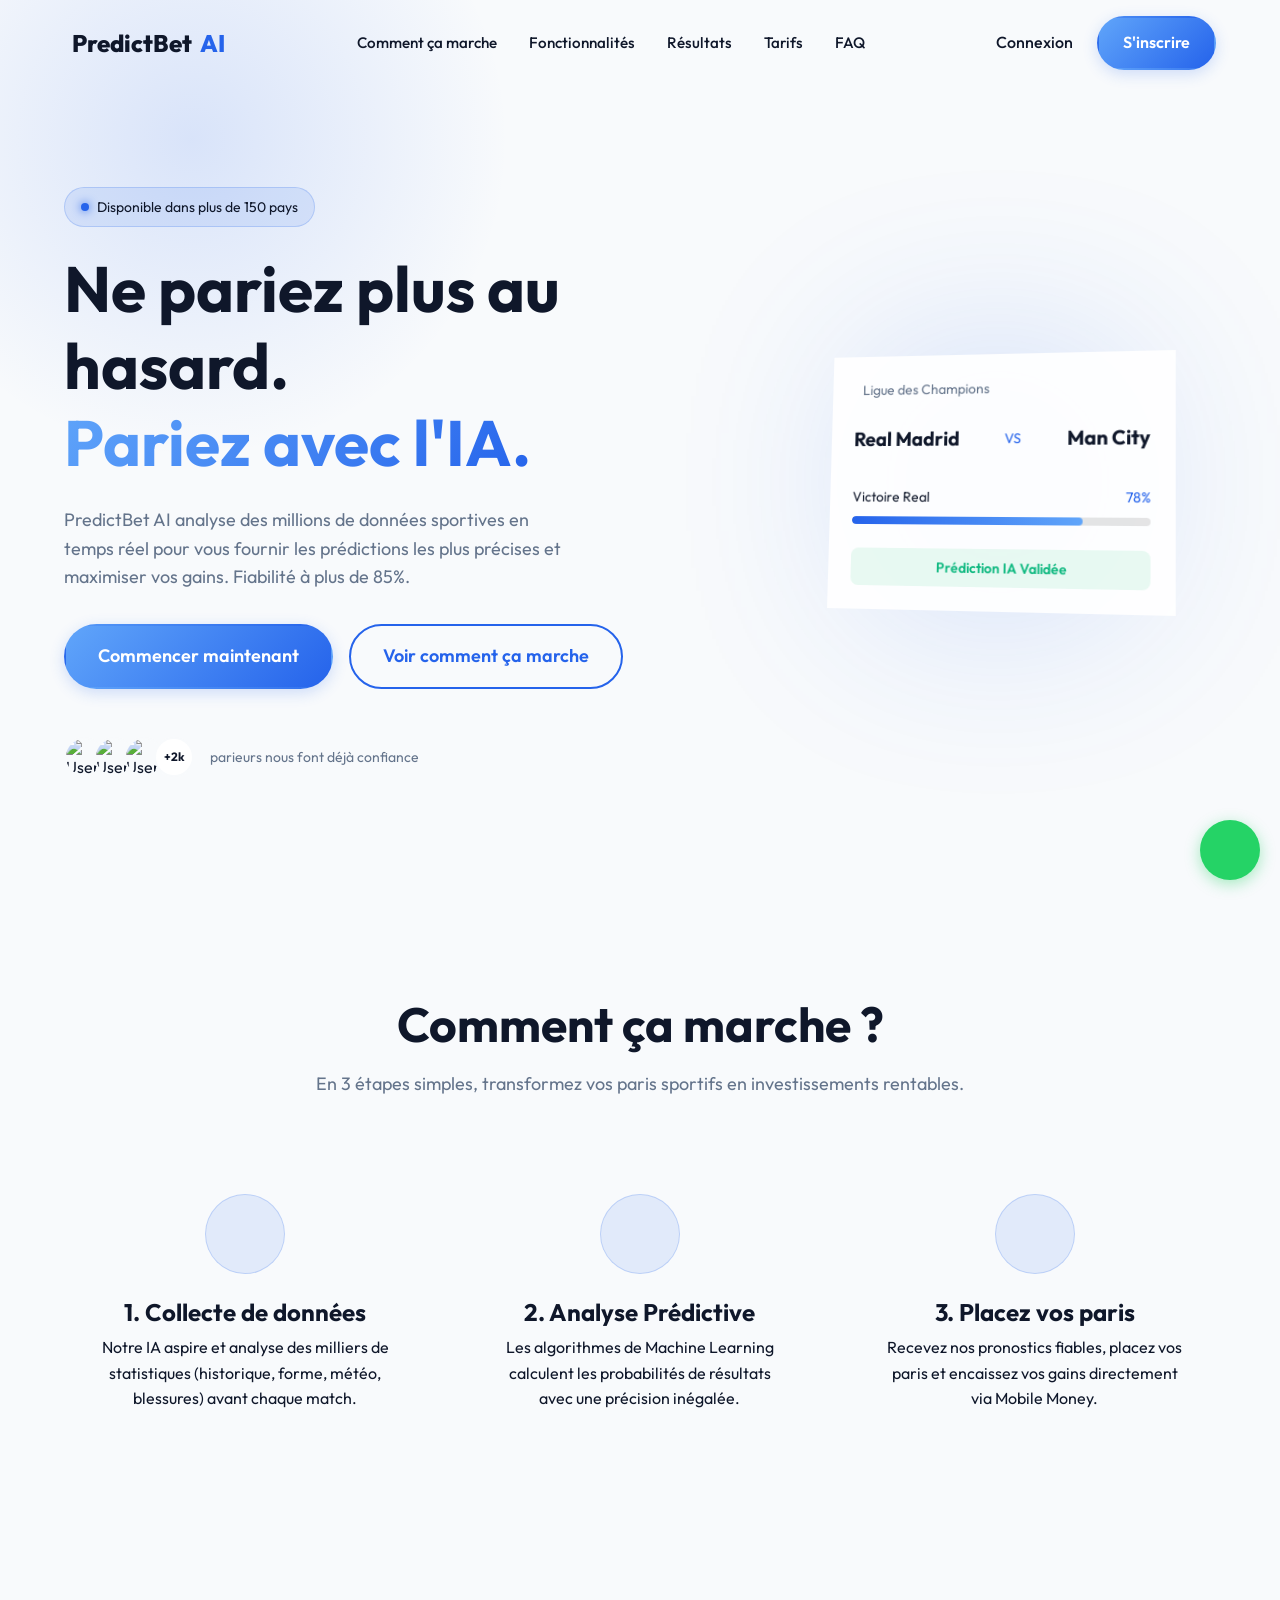
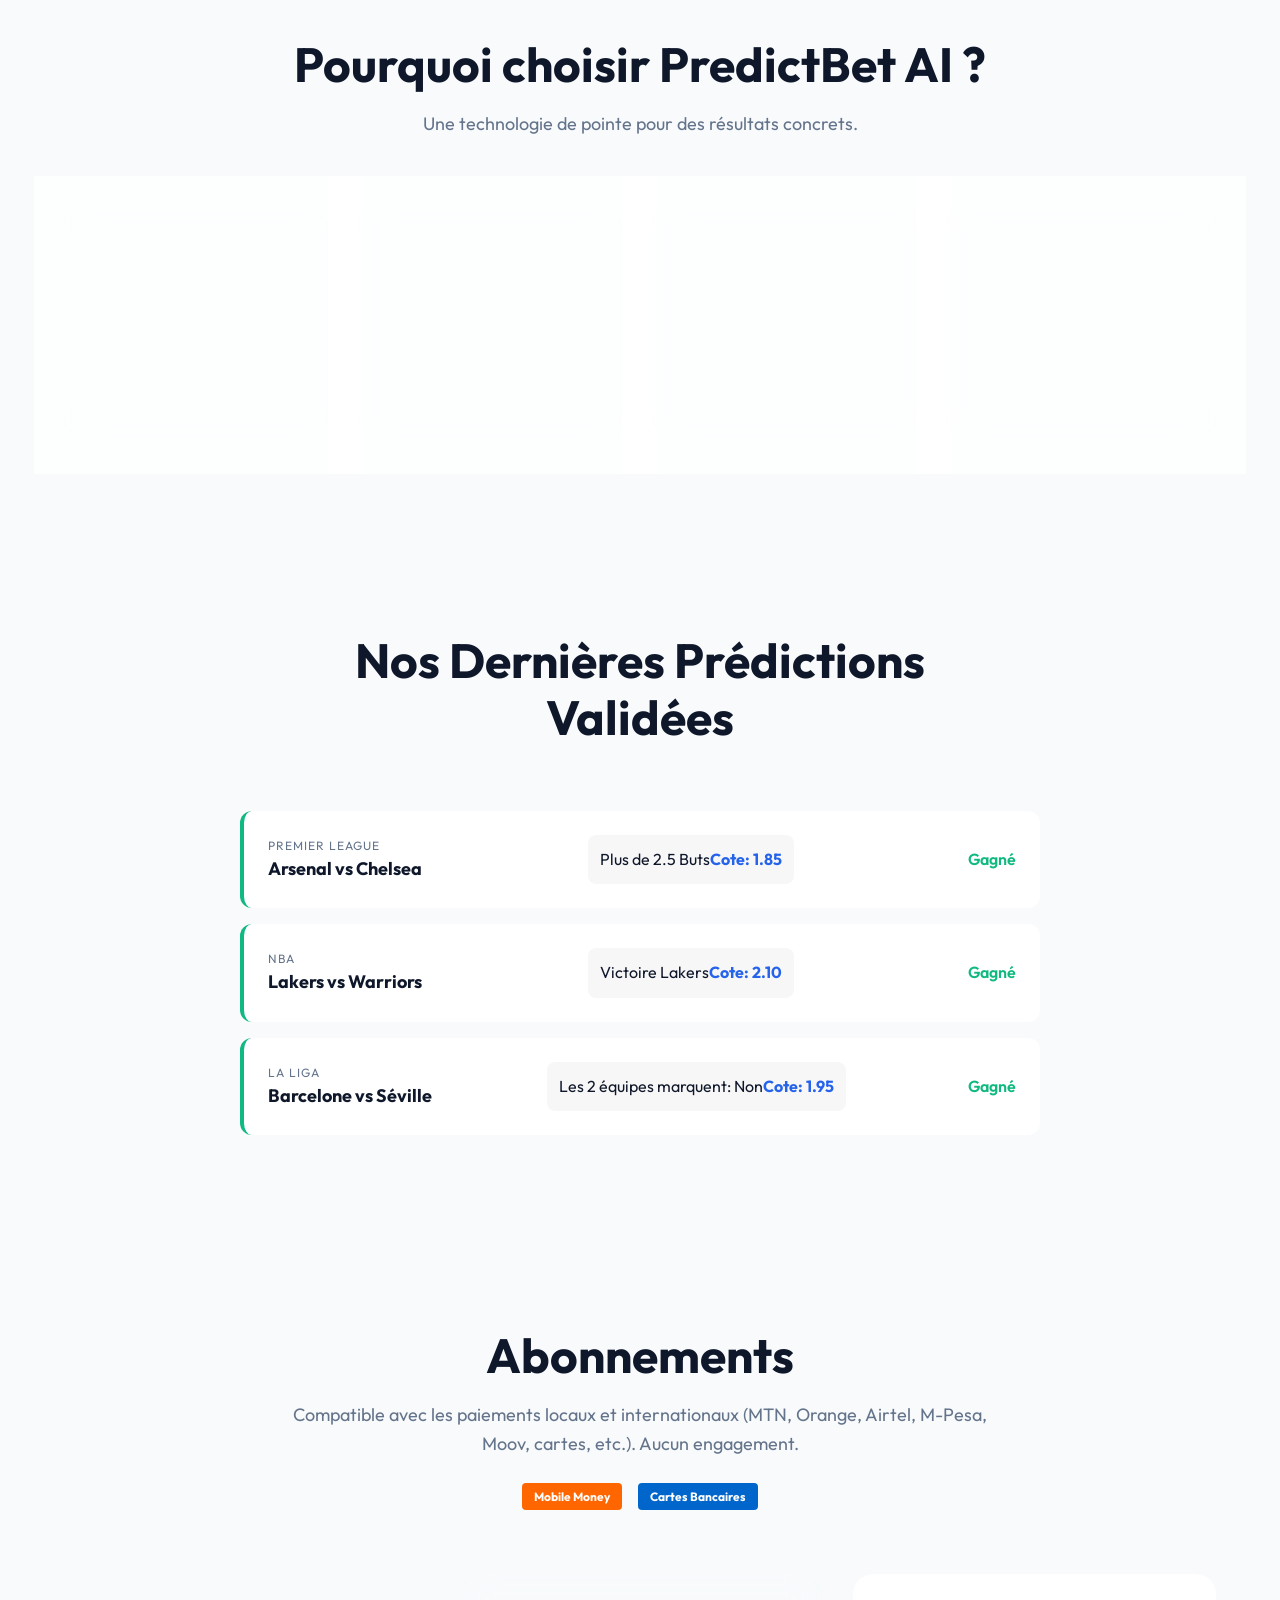
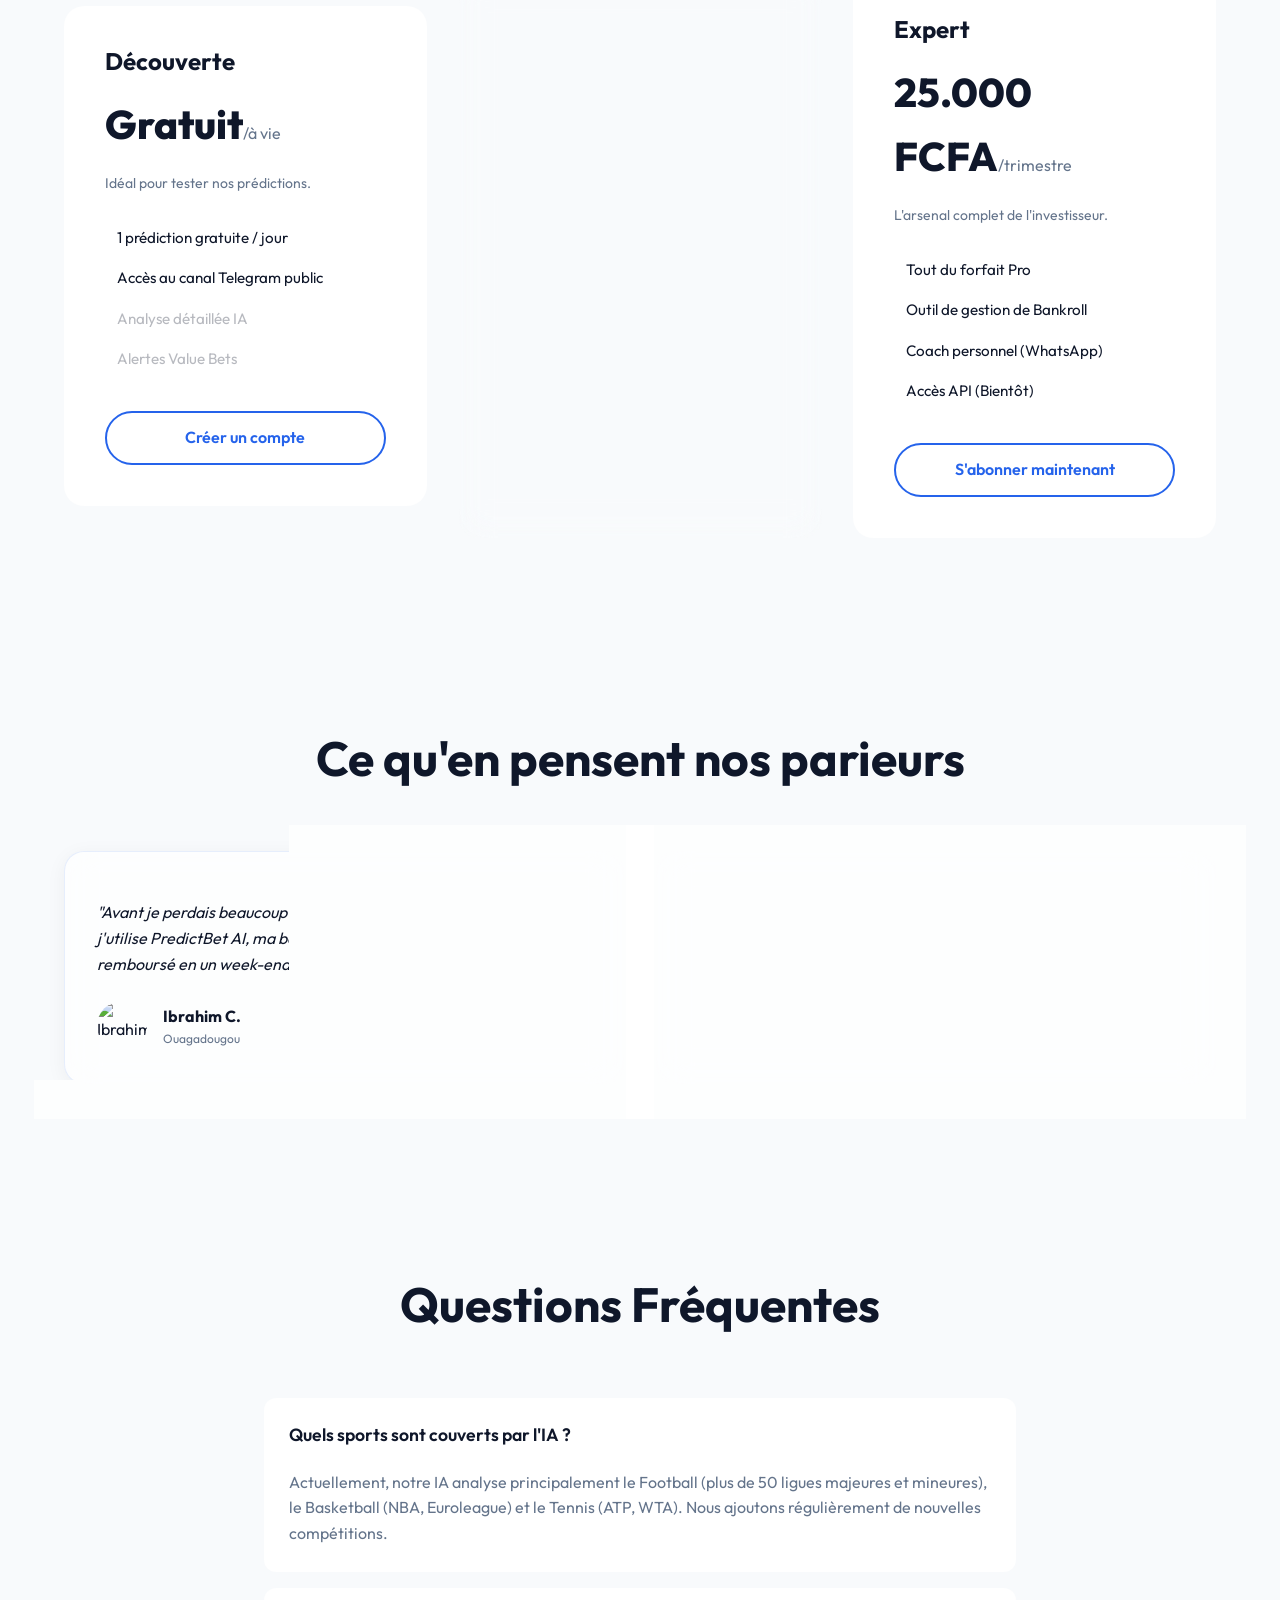
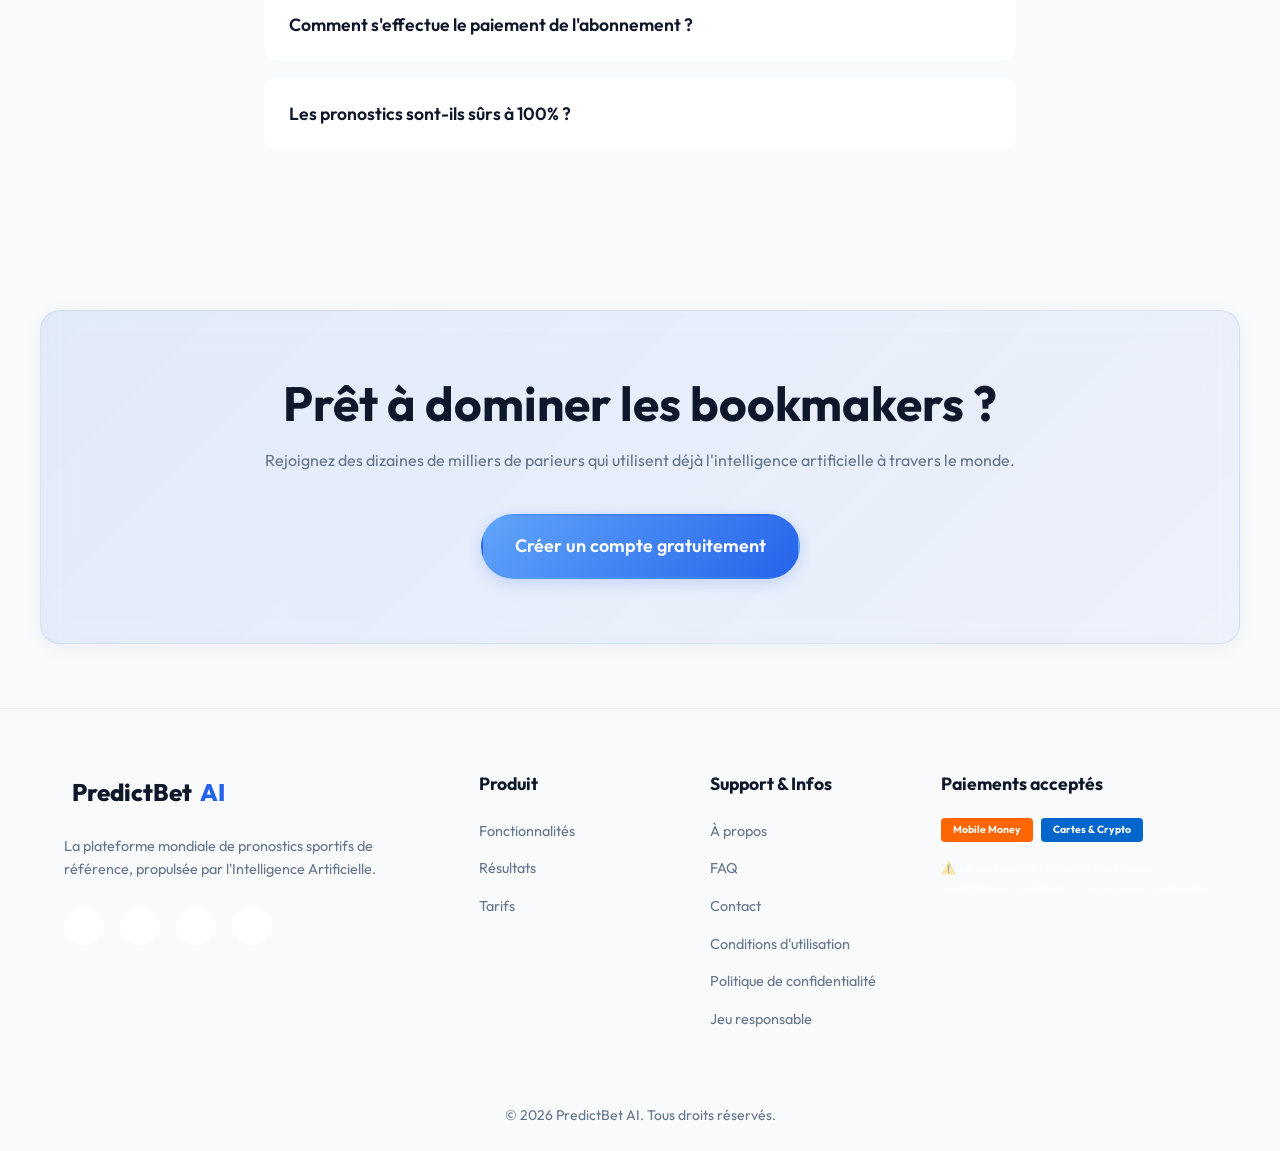
==== commit eaf8fded: "Add files via upload" ====
--- a/index.html
+++ b/index.html
@@ -16,6 +16,7 @@
     
     <!-- Supabase JS -->
     <script src="https://cdn.jsdelivr.net/npm/@supabase/supabase-js@2"></script>
+    <script src="config.js"></script>
     
     <!-- CSS -->
     <link rel="stylesheet" href="style.css">
